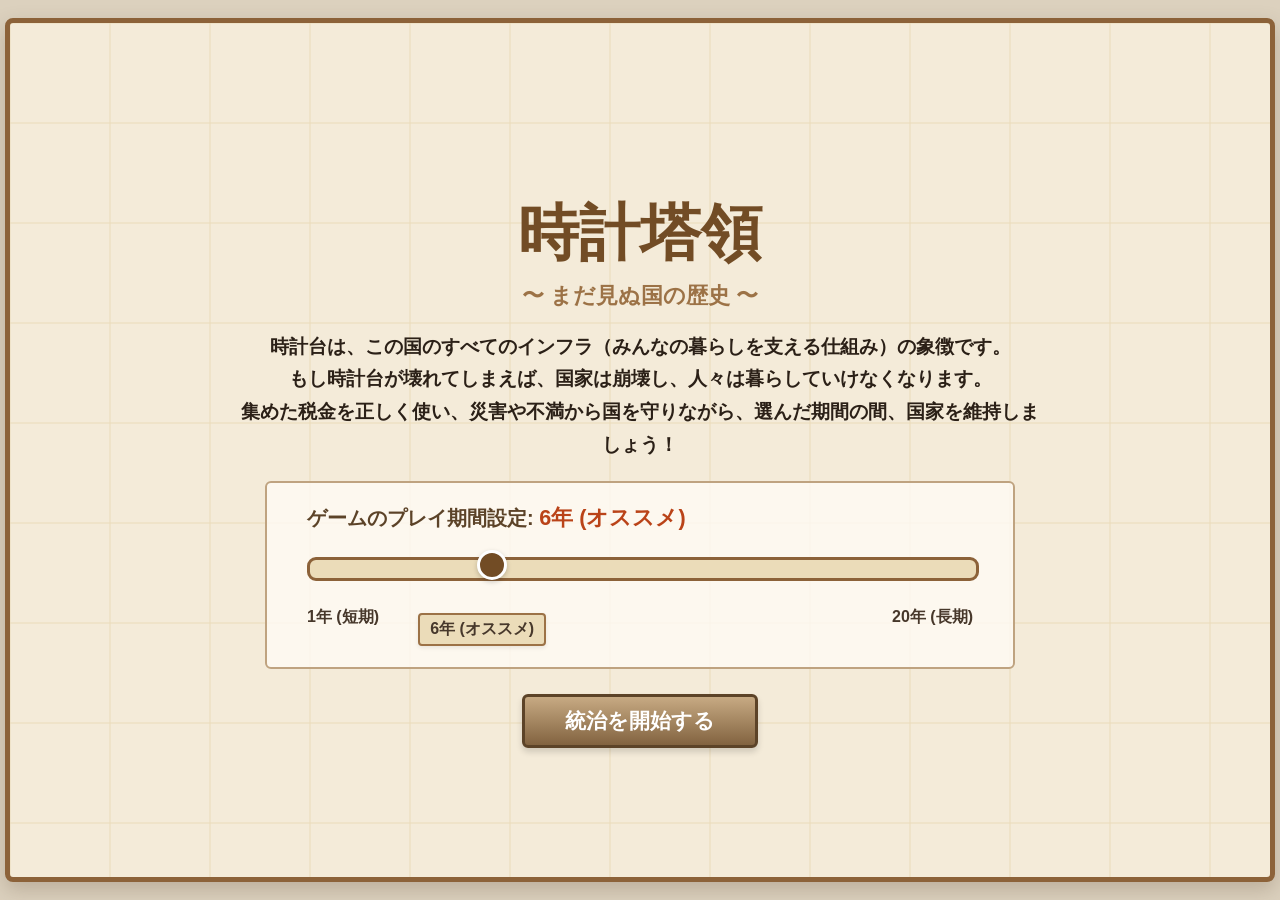
==== index.html @ 73848065 "Add files via upload" ====
<!DOCTYPE html>
<html lang="ja">
<head>
    <meta charset="UTF-8">
    <meta name="viewport" content="width=device-width, initial-scale=1.0">
    <title>時計塔領：まだ見ぬ国の歴史</title>
    <link rel="stylesheet" href="style.css">
</head>
<body>
    <div id="game-container">
        <div id="start-screen" class="screen">
            <h1>時計塔領</h1>
            <div class="subtitle">〜 まだ見ぬ国の歴史 〜</div>
            <p class="intro-text">
                時計台は、この国のすべてのインフラ（みんなの暮らしを支える仕組み）の象徴です。<br>
                もし時計台が壊れてしまえば、国家は崩壊し、人々は暮らしていけなくなります。<br>
                集めた税金を正しく使い、災害や不満から国を守りながら、選んだ期間の間、国家を維持しましょう！
            </p>
            <div class="setup-section">
                <label class="setup-label" for="max-years-range">
                    ゲームのプレイ期間設定: <span id="max-years-val">6年 (オススメ)</span>
                </label>
                
                <div class="range-wrapper">
                    <input type="range" id="max-years-range" min="1" max="20" value="6">
                </div>
                
                <div class="setup-range-labels">
                    <span class="label-short">1年 (短期)</span>
                    <span class="label-recommend">6年 (オススメ)</span>
                    <span class="label-long">20年 (長期)</span>
                </div>
            </div>
            <div>
                <button id="start-btn" class="classic-btn">統治を開始する</button>
            </div>
        </div>

        <div id="main-screen" class="screen hidden">
            <div class="game-header">
                <h2>時計塔領：まだ見ぬ国の歴史</h2>
                <div id="turn-badge" class="badge">1年目 春 / 全6年</div>
            </div>

            <div class="game-layout">
                <div class="panel side-panel">
                    <h3>状態スナップショット</h3>
                    <div class="status-item">
                        <span class="status-icon">💰</span>
                        <div class="status-info">
                            <span class="label">国庫金</span>
                            <span id="status-gold" class="value">75</span>
                        </div>
                    </div>
                    <div class="status-item">
                        <span class="status-icon">🤝</span>
                        <div class="status-info">
                            <span class="label">信頼度</span>
                            <span id="status-trust" class="value">50</span>
                        </div>
                    </div>
                    <div class="status-item complaint-item">
                        <span class="status-icon">🔥</span>
                        <div class="status-info">
                            <span class="label">不満度</span>
                            <span id="status-complaint" class="value">25</span>
                        </div>
                    </div>
                    <div class="status-item military-item">
                        <span class="status-icon">⚔️</span>
                        <div class="status-info">
                            <span class="label">軍事力</span>
                            <span id="status-military" class="value">20</span>
                        </div>
                    </div>

                    <div class="tower-hp-vertical-container">
                        <div class="hp-label-top">時計塔HP</div>
                        <div class="gauge-bar-vertical">
                            <div id="tower-hp-fill" class="gauge-fill-vertical" style="height: 75%;"></div>
                        </div>
                        <div id="tower-hp-num" class="hp-num-bottom">75/100</div>
                    </div>
                </div>

                <div class="panel center-panel">
                    <div class="tower-visual">
                        <img id="tower-img" src="tower good.jpg" alt="時計塔の状態">
                        <div id="flavor-text" class="flavor-text">時計塔は美しく、力強く鐘を鳴らしている。</div>
                    </div>

                    <div id="disaster-box" class="info-box disaster-report-box">
                        <h4>【今期の災害・戦況報告】</h4>
                        <p id="disaster-text">今期はまだ何も起きていません。</p>
                    </div>
                    <div class="info-box omen-box">
                        <h4>【預言者の発言】</h4>
                        <p id="omen-text">「台風がやってくるかもしれない」</p>
                    </div>
                    <div class="info-box voice-box">
                        <h4>【民の声】</h4>
                        <p id="voice-text">「税は安くないが、インフラが維持されているなら納得だ。」</p>
                    </div>
                </div>

                <div class="panel side-panel">
                    <h3>決定 & 影響力</h3>
                    
                    <div class="policy-section">
                        <div class="tax-control-group">
                            <span class="label">消費税: <span id="tax-consumption-val">10%</span></span>
                            <input type="range" id="tax-consumption-range" min="0" max="20" step="1" value="10">
                        </div>
                        <div class="tax-control-group">
                            <span class="label">所得税: <span id="tax-income-val">25%</span></span>
                            <input type="range" id="tax-income-range" min="0" max="50" step="1" value="25">
                        </div>
                        <div class="tax-control-group">
                            <span class="label">住民税: <span id="tax-resident-val">10%</span></span>
                            <input type="range" id="tax-resident-range" min="0" max="20" step="1" value="10">
                        </div>
                    </div>

                    <div class="budget-section">
                        <span class="label">今期の最優先政策（1つ選択）</span>
                        <div class="policy-cards">
                            <div class="policy-card active" id="card-repair" data-policy="repair">
                                <span class="card-icon">🛠</span>
                                <div>
                                    <div class="card-title">時計塔修復</div>
                                    <div class="card-desc">国庫 -15 / 塔HP +20</div>
                                </div>
                            </div>
                            <div class="policy-card" id="card-defense" data-policy="defense">
                                <span class="card-icon">🛡</span>
                                <div>
                                    <div class="card-title">防災備蓄</div>
                                    <div class="card-desc">国庫 -10 / 災害耐性UP / 不満 -5</div>
                                </div>
                            </div>
                            <div class="policy-card" id="card-education" data-policy="education">
                                <span class="card-icon">📖</span>
                                <div>
                                    <div class="card-title">教育投資</div>
                                    <div class="card-desc">国庫 -12 / 信頼 +10 / 不満 -10</div>
                                </div>
                            </div>
                            <div class="policy-card" id="card-train" data-policy="train">
                                <span class="card-icon">🪖</span>
                                <div>
                                    <div class="card-title">軍事訓練</div>
                                    <div class="card-desc">国庫 -15 / 軍事力 +10</div>
                                </div>
                            </div>
                        </div>
                    </div>

                    <div class="action-section">
                        <button id="next-turn-btn" class="classic-btn action-btn">次の季節へ ➔</button>
                    </div>
                </div>
            </div>
        </div>

        <div id="result-screen" class="screen hidden">
            <h2>政策シミュレーション 結果</h2>
            <div id="result-badge" class="result-badge">ゲームクリア</div>
            
            <div class="result-layout">
                <div class="evaluation-panel">
                    <h3>統治の評価</h3>
                    <p id="evaluation-text">あなたの治世は素晴らしいものでした。</p>
                </div>
                <div class="panel history-panel">
                    <h3>国の歴史ログ</h3>
                    <ul id="history-log"></ul>
                </div>
            </div>
            <div>
                <button id="restart-btn" class="classic-btn">もう一度挑戦する</button>
            </div>
        </div>
    </div>
    <script src="data.js"></script>
</body>
</html>
---- style.css ----
/* 全体デザイン：アンティーク・ベージュ基調・クラシック・ユニバーサル */
body {
    background-color: #dcd1be;
    color: #2b2017;
    font-family: 'Helvetica Neue', 'Arial', 'Hiragino Kaku Gothic ProN', 'Meiryo', sans-serif;
    font-weight: bold;
    margin: 0;
    padding: 5px;
    display: flex;
    justify-content: center;
    align-items: center;
    min-height: 100vh;
    box-sizing: border-box;
    overflow: hidden;
}

#game-container {
    width: 1350px;
    height: 96vh;
    background: #f4ebd9 url('data:image/svg+xml;utf8,<svg xmlns="http://www.w3.org/2000/svg" width="100" height="100" viewBox="0 0 100 100"><rect fill="%23f4ebd9" width="100" height="100"/><path d="M0 0h100v100H0z" fill="none" stroke="%23ebdcb9" stroke-width="1"/></svg>');
    border: 5px solid #8c6239;
    border-radius: 8px;
    box-shadow: 0 8px 20px rgba(90,70,50,0.25);
    padding: 12px;
    box-sizing: border-box;
    display: flex;
    flex-direction: column;
}

.screen {
    transition: all 0.3s ease;
    flex: 1;
    display: flex;
    flex-direction: column;
    justify-content: space-between;
}

.hidden {
    display: none !important;
}

/* タイトル画面 */
#start-screen {
    text-align: center;
    padding: 20px;
    justify-content: center;
}

h1 {
    font-size: 3.8rem;
    color: #724c25;
    margin-bottom: 0px;
    font-weight: 900;
}

.subtitle {
    font-size: 1.4rem;
    color: #9c7246;
    margin-top: 5px;
    margin-bottom: 20px;
}

.intro-text {
    max-width: 800px;
    margin: 0 auto 20px auto;
    line-height: 1.7;
    font-size: 1.2rem;
}

/* 期間設定UI枠 */
.setup-section {
    width: 750px;
    margin: 0 auto 25px auto;
    background: rgba(255, 252, 245, 0.8);
    padding: 20px 40px;
    border: 2px solid #bfa380;
    border-radius: 6px;
    text-align: left;
    box-sizing: border-box;
}

.setup-label {
    font-size: 1.25rem;
    color: #5c4328;
    display: block;
    margin-bottom: 15px;
}

#max-years-val {
    color: #ba4318;
    font-size: 1.35rem;
    font-weight: 900;
}

.range-wrapper {
    padding: 10px 0;
    margin-bottom: 5px;
}

#max-years-range {
    -webkit-appearance: none;
    width: 100%;
    background: #ebdcb9;
    height: 18px;
    border-radius: 9px;
    border: 3px solid #8c6239;
    margin: 0;
    cursor: pointer;
}

#max-years-range::-webkit-slider-thumb {
    -webkit-appearance: none;
    height: 30px;
    width: 30px;
    border-radius: 50%;
    background: #724c25;
    border: 3px solid #fff;
    cursor: pointer;
    margin-top: -8px;
    box-shadow: 0 2px 5px rgba(0,0,0,0.2);
}

.setup-range-labels {
    position: relative;
    height: 40px;
    margin-top: 12px;
}

.setup-range-labels span {
    position: absolute;
    font-size: 1rem;
    color: #47382b;
    white-space: nowrap;
}

.label-short { left: 0%; }
.label-recommend {
    left: 26.3%;
    top: 6px;
    transform: translateX(-50%);
    background-color: #ebdcb9;
    padding: 4px 10px;
    border: 2px solid #9c7246;
    border-radius: 4px;
    font-weight: 900;
    box-shadow: 0 2px 4px rgba(0,0,0,0.08);
}
.label-long { right: 0%; }

.classic-btn {
    background: linear-gradient(180deg, #c7aa83, #826340);
    border: 3px solid #5c4328;
    color: #fff;
    padding: 10px 40px;
    font-size: 1.3rem;
    font-weight: 900;
    cursor: pointer;
    border-radius: 6px;
    box-shadow: 0 4px 6px rgba(0,0,0,0.15);
}

/* メインゲーム画面レイアウト */
.game-header {
    display: flex;
    justify-content: space-between;
    align-items: center;
    border-bottom: 3px dashed #8c6239;
    padding-bottom: 6px;
    margin-bottom: 8px;
}

.game-header h2 {
    margin: 0;
    color: #5c4328;
    font-size: 1.5rem;
    font-weight: 900;
}

.badge {
    background-color: #ebdcb9;
    color: #2b2017;
    padding: 6px 16px;
    border-radius: 20px;
    border: 2px solid #8c6239;
    font-weight: 900;
    font-size: 1.15rem;
}

.game-layout {
    display: flex;
    gap: 12px;
    flex: 1;
    align-items: stretch;
    overflow: hidden;
}

.panel {
    background-color: rgba(255, 252, 245, 0.95);
    border: 3px solid #9c7246;
    border-radius: 8px;
    padding: 10px;
    box-sizing: border-box;
    display: flex;
    flex-direction: column;
}

.side-panel {
    width: 350px;
    gap: 6px;
}

.center-panel {
    flex: 1;
    gap: 8px;
}

.panel h3 {
    margin: 0 0 8px 0;
    font-size: 1.25rem;
    font-weight: 900;
    color: #5c4328;
    text-align: center;
    border-bottom: 2px solid #d3c4ad;
    padding-bottom: 4px;
}

/* 左パネル: 状態スナップショット */
.status-item {
    display: flex;
    align-items: center;
    gap: 15px;
    background: #f7f1e4;
    padding: 8px 14px;
    border-radius: 6px;
    border: 1px solid #d3c4ad;
    border-left: 6px solid #8c6239;
}

.complaint-item { border-left: 6px solid #b52b2b; }
.military-item { border-left: 6px solid #3b5998; }

.status-icon {
    font-size: 1.8rem;
}

.status-info {
    display: flex;
    flex-direction: column;
}

.label {
    font-size: 0.9rem;
    color: #5c4d41;
}

.value {
    font-size: 1.5rem;
    font-weight: 900;
    color: #1a1008;
}

/* 縦型HPメーター */
.tower-hp-vertical-container {
    margin-top: auto;
    display: flex;
    flex-direction: column;
    align-items: center;
    justify-content: center;
    gap: 4px;
    padding: 5px 0;
    width: 100%;
}

.hp-label-top {
    font-size: 0.95rem;
    font-weight: 900;
    color: #5c4d41;
}

.gauge-bar-vertical {
    width: 50px;
    height: 120px; /* パネル要素増加に合わせ少しコンパクトに */
    background-color: #e6dbcb;
    border: 3px solid #8c6239;
    border-radius: 6px;
    position: relative;
    overflow: hidden;
    display: flex;
    flex-direction: column;
    justify-content: flex-end;
    box-shadow: inset 0 2px 5px rgba(0,0,0,0.1);
}

.gauge-fill-vertical {
    width: 100%;
    background: linear-gradient(360deg, #2e5982, #598cb8);
    transition: height 0.4s ease;
}

.hp-num-bottom {
    font-size: 1.1rem;
    font-weight: 900;
    color: #1a1008;
}

/* 中央パネル：時計塔ビジュアル */
.tower-visual {
    background-color: #ebdcb9;
    border: 3px solid #8c6239;
    border-radius: 6px;
    display: flex;
    flex-direction: column;
    justify-content: center;
    align-items: center;
    padding: 8px;
    box-sizing: border-box;
    gap: 6px;
}

#tower-img {
    height: 340px;
    width: auto;
    object-fit: contain;
    margin: 0;
    padding: 0;
}

.flavor-text {
    font-size: 1.15rem;
    color: #1a1008;
    font-weight: 900;
    text-align: center;
    margin-top: 2px;
}

/* 各種報告ボックス */
.info-box {
    background: #f7f1e4;
    border: 2px solid #c4b5a0;
    border-radius: 6px;
    padding: 8px 14px;
    box-sizing: border-box;
    min-height: 72px;
    display: flex;
    flex-direction: column;
    justify-content: center;
}

.info-box h4 {
    margin: 0 0 2px 0;
    font-size: 0.95rem;
    color: #5c4d41;
}

.info-box p {
    margin: 0;
    font-size: 1.1rem;
    color: #1a1008;
    line-height: 1.4;
}

.disaster-report-box { border-left: 8px solid #b52b2b !important; }
.omen-box { border-left: 8px solid #ba4318; }
.voice-box { border-left: 8px solid #2e8253; }

/* 右パネル: 決定＆影響力 */
.policy-section {
    display: flex;
    flex-direction: column;
    gap: 4px;
}

.tax-control-group {
    display: flex;
    flex-direction: column;
    gap: 1px;
}

.policy-section input[type=range] {
    -webkit-appearance: none;
    width: 100%;
    background: #ebdcb9;
    height: 8px;
    border-radius: 6px;
    border: 2px solid #8c6239;
    margin: 2px 0;
}

.policy-section input[type=range]::-webkit-slider-thumb {
    -webkit-appearance: none;
    height: 18px;
    width: 18px;
    border-radius: 50%;
    background: #724c25;
    border: 2px solid #fff;
    cursor: pointer;
}

.policy-cards {
    display: flex;
    flex-direction: column;
    gap: 4px;
    flex: 1;
}

.policy-card {
    background: #f7f1e4;
    border: 2px solid #c4b5a0;
    border-radius: 6px;
    padding: 6px 12px;
    text-align: left;
    cursor: pointer;
    color: #1a1008;
    display: grid;
    grid-template-columns: 35px 1fr;
    align-items: center;
    min-height: 52px;
}

.policy-card.active {
    border-color: #724c25;
    background: #ebdcb9;
}

.policy-card.disabled {
    opacity: 0.4 !important;
    background-color: #ccc !important;
    border-color: #999 !important;
    cursor: not-allowed !important;
    pointer-events: none;
}

.card-icon {
    font-size: 1.6rem;
    grid-row: span 2;
}

.card-title {
    font-size: 1.05rem;
    color: #4f3316;
}

.card-desc {
    font-size: 0.85rem;
    color: #47382b;
}

.action-section {
    padding-top: 4px;
}

.action-btn {
    width: 100%;
    padding: 10px;
    font-size: 1.2rem;
    font-weight: 900;
    border-radius: 8px;
}

/* 結果画面 */
#result-screen {
    text-align: center;
    padding: 10px;
}

.result-badge {
    display: inline-block;
    font-size: 1.6rem;
    color: #fff;
    background: #724c25;
    padding: 8px 40px;
    border-radius: 6px;
    border: 3px solid #5c4328;
    margin-bottom: 12px;
}

.result-layout {
    display: flex;
    gap: 20px;
    margin-bottom: 12px;
    text-align: left;
    flex: 1;
}

.evaluation-panel {
    flex: 1;
    font-size: 1.2rem;
    line-height: 1.6;
}

.history-panel {
    width: 450px;
    max-height: 320px;
    overflow-y: auto;
}

#history-log {
    padding-left: 20px;
    margin: 0;
    font-size: 1rem;
    line-height: 1.6;
    color: #2b2017;
}

#history-log li {
    margin-bottom: 6px;
}
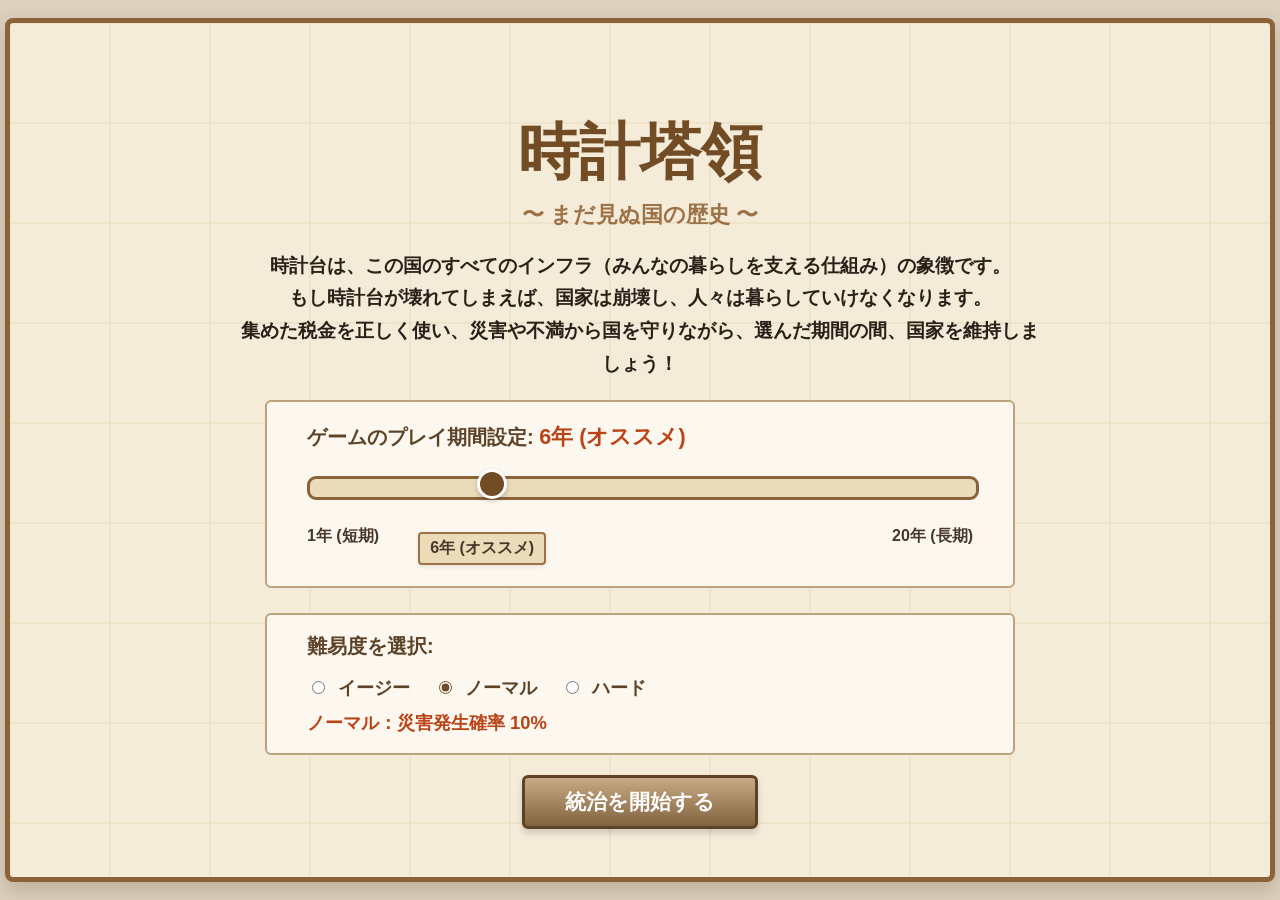
==== commit f7c75907: "難易度調整" ====
--- a/index.html
+++ b/index.html
@@ -30,6 +30,15 @@
                     <span class="label-recommend">6年 (オススメ)</span>
                     <span class="label-long">20年 (長期)</span>
                 </div>
+            </div>
+            <div class="difficulty-section">
+                <span class="setup-label">難易度を選択:</span>
+                <div class="difficulty-options">
+                    <label><input type="radio" name="difficulty" value="easy"> イージー</label>
+                    <label><input type="radio" name="difficulty" value="normal" checked> ノーマル</label>
+                    <label><input type="radio" name="difficulty" value="hard"> ハード</label>
+                </div>
+                <div id="difficulty-hint" class="difficulty-hint">ノーマル：災害発生確率 10%</div>
             </div>
             <div>
                 <button id="start-btn" class="classic-btn">統治を開始する</button>
--- a/style.css
+++ b/style.css
@@ -147,6 +147,42 @@
 }
 .label-long { right: 0%; }
 
+.difficulty-section {
+    width: 750px;
+    margin: 0 auto 20px auto;
+    background: rgba(255, 252, 245, 0.8);
+    padding: 18px 40px;
+    border: 2px solid #bfa380;
+    border-radius: 6px;
+    text-align: left;
+    box-sizing: border-box;
+}
+
+.difficulty-options {
+    display: flex;
+    align-items: center;
+    gap: 24px;
+    margin: 10px 0;
+    flex-wrap: wrap;
+}
+
+.difficulty-options label {
+    font-size: 1.15rem;
+    color: #5c4328;
+    cursor: pointer;
+}
+
+.difficulty-options input[type="radio"] {
+    margin-right: 8px;
+    accent-color: #724c25;
+}
+
+.difficulty-hint {
+    color: #ba4318;
+    font-size: 1.15rem;
+    font-weight: 900;
+}
+
 .classic-btn {
     background: linear-gradient(180deg, #c7aa83, #826340);
     border: 3px solid #5c4328;
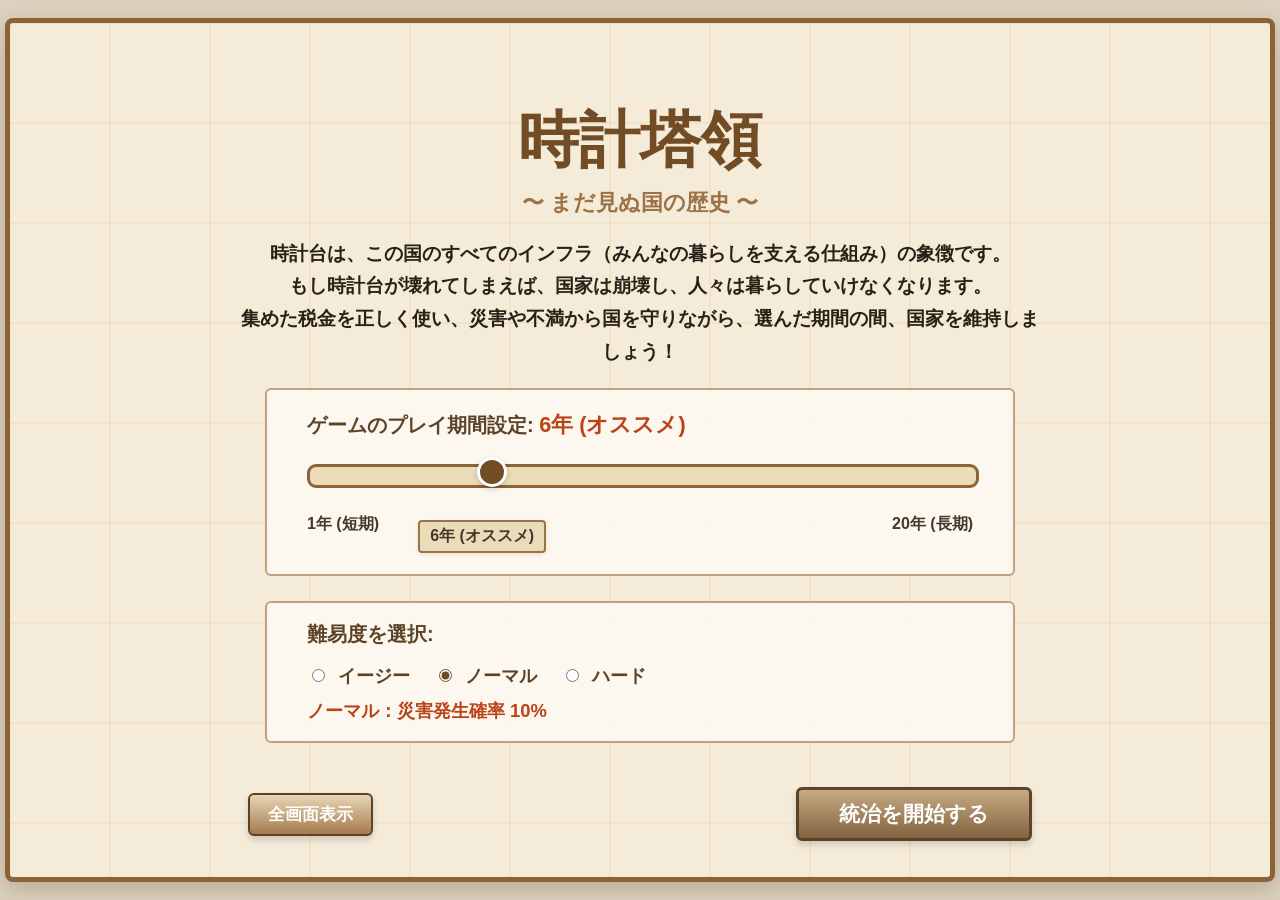
==== commit 1ebeab86: "大幅チェンジ　キャラバン・臨時税・脱税調査の追加" ====
--- a/index.html
+++ b/index.html
@@ -40,7 +40,8 @@
                 </div>
                 <div id="difficulty-hint" class="difficulty-hint">ノーマル：災害発生確率 10%</div>
             </div>
-            <div>
+            <div class="start-controls">
+                <button id="fullscreen-btn" class="classic-btn secondary">全画面表示</button>
                 <button id="start-btn" class="classic-btn">統治を開始する</button>
             </div>
         </div>
@@ -49,6 +50,12 @@
             <div class="game-header">
                 <h2>時計塔領：まだ見ぬ国の歴史</h2>
                 <div id="turn-badge" class="badge">1年目 春 / 全6年</div>
+                <div id="turn-meter" class="turn-meter">
+                    <div class="meter-track">
+                        <div id="meter-dot" class="meter-dot" aria-hidden="true"></div>
+                    </div>
+                    <div id="meter-label" class="meter-label">1年目 春</div>
+                </div>
             </div>
 
             <div class="game-layout">
@@ -59,6 +66,7 @@
                         <div class="status-info">
                             <span class="label">国庫金</span>
                             <span id="status-gold" class="value">75</span>
+                            <span id="status-gold-delta" class="pred-delta">±0</span>
                         </div>
                     </div>
                     <div class="status-item">
@@ -66,6 +74,7 @@
                         <div class="status-info">
                             <span class="label">信頼度</span>
                             <span id="status-trust" class="value">50</span>
+                            <span id="status-trust-delta" class="pred-delta">±0</span>
                         </div>
                     </div>
                     <div class="status-item complaint-item">
@@ -73,6 +82,7 @@
                         <div class="status-info">
                             <span class="label">不満度</span>
                             <span id="status-complaint" class="value">25</span>
+                            <span id="status-complaint-delta" class="pred-delta">±0</span>
                         </div>
                     </div>
                     <div class="status-item military-item">
@@ -80,6 +90,15 @@
                         <div class="status-info">
                             <span class="label">軍事力</span>
                             <span id="status-military" class="value">20</span>
+                            <span id="status-military-delta" class="pred-delta">±0</span>
+                        </div>
+                    </div>
+
+                    <div class="status-item">
+                        <span class="status-icon">🕵️</span>
+                        <div class="status-info">
+                            <span class="label">脱税確率</span>
+                            <span id="status-audit-prob" class="value">0%</span>
                         </div>
                     </div>
 
@@ -101,6 +120,10 @@
                     <div id="disaster-box" class="info-box disaster-report-box">
                         <h4>【今期の災害・戦況報告】</h4>
                         <p id="disaster-text">今期はまだ何も起きていません。</p>
+                    </div>
+                    <div id="audit-result-box" class="info-box audit-result-box hidden">
+                        <h4>【脱税調査結果】</h4>
+                        <p id="audit-result-text">直近の脱税調査結果は次のターンに表示されます。</p>
                     </div>
                     <div class="info-box omen-box">
                         <h4>【預言者の発言】</h4>
@@ -161,8 +184,31 @@
                                     <div class="card-desc">国庫 -15 / 軍事力 +10</div>
                                 </div>
                             </div>
-                        </div>
-                    </div>
+                            <div class="policy-card hidden" id="card-caravan" data-policy="caravan">
+                                <span class="card-icon">🐪</span>
+                                <div>
+                                    <div class="card-title">キャラバン</div>
+                                    <div class="card-desc">国庫 -20 / 不満度 -20</div>
+                                </div>
+                            </div>
+                            <div class="policy-card hidden" id="card-temptax" data-policy="tempTax">
+                                <span class="card-icon">💸</span>
+                                <div>
+                                    <div class="card-title">臨時税</div>
+                                    <div class="card-desc">国庫 +20 / 不満度 ±0 / 信頼度 -15</div>
+                                </div>
+                            </div>
+                            <div class="policy-card hidden" id="card-audit" data-policy="audit">
+                                <span class="card-icon">🔎</span>
+                                <div>
+                                    <div class="card-title">脱税調査</div>
+                                    <div class="card-desc">脱税者発見→国庫+15 / 発見なし→信頼-20 不満+15</div>
+                                </div>
+                            </div>
+                        </div>
+                    </div>
+
+                    
 
                     <div class="action-section">
                         <button id="next-turn-btn" class="classic-btn action-btn">次の季節へ ➔</button>
--- a/style.css
+++ b/style.css
@@ -120,6 +120,24 @@
     box-shadow: 0 2px 5px rgba(0,0,0,0.2);
 }
 
+/* スタート画面のコントロール */
+.start-controls {
+    display: flex;
+    justify-content: center;
+    gap: 12px;
+    align-items: center;
+    margin-top: 12px;
+}
+.classic-btn.secondary {
+    padding: 8px 18px;
+    font-size: 1.05rem;
+    background: linear-gradient(180deg, #e7d6b6, #a57a4e);
+    border: 2px solid #5c4328;
+    max-width: 180px;
+    white-space: nowrap;
+    box-sizing: border-box;
+}
+
 .setup-range-labels {
     position: relative;
     height: 40px;
@@ -205,6 +223,15 @@
     margin-bottom: 8px;
 }
 
+/* 固定レイアウト：ラベル幅の変動でレイアウトが崩れるのを防ぐ */
+.game-header { flex-wrap: nowrap; }
+.turn-meter { flex-shrink: 0; }
+.meter-track { width: 360px; }
+.meter-label { width: 120px; white-space: nowrap; overflow: hidden; text-overflow: ellipsis; }
+
+/* スタート画面のボタンが枠からはみ出る問題を防止 */
+#start-screen .classic-btn { max-width: 320px; display: block; margin: 12px auto 0; box-sizing: border-box; }
+
 .game-header h2 {
     margin: 0;
     color: #5c4328;
@@ -222,6 +249,41 @@
     font-size: 1.15rem;
 }
 
+/* ターン経過メーター */
+.turn-meter {
+    display: flex;
+    align-items: center;
+    gap: 12px;
+    margin-left: 16px;
+}
+.meter-track {
+    width: 420px;
+    height: 8px;
+    background: linear-gradient(90deg,#e9dcc4,#f7efe0);
+    border: 2px solid #9c7246;
+    border-radius: 10px;
+    position: relative;
+    overflow: visible;
+}
+.meter-dot {
+    width: 18px;
+    height: 18px;
+    border-radius: 50%;
+    background: #ffffff;
+    border: 3px solid #ba4318;
+    position: absolute;
+    top: 50%;
+    transform: translate(-50%, -50%);
+    left: 0%;
+    transition: left 900ms cubic-bezier(.22,.9,.35,1);
+    box-shadow: 0 3px 8px rgba(0,0,0,0.18);
+}
+.meter-label {
+    font-size: 1rem;
+    color: #5c4328;
+    font-weight: 900;
+}
+
 .game-layout {
     display: flex;
     gap: 12px;
@@ -241,7 +303,7 @@
 }
 
 .side-panel {
-    width: 350px;
+    width: 400px;
     gap: 6px;
 }
 
@@ -264,10 +326,10 @@
 .status-item {
     display: flex;
     align-items: center;
-    gap: 15px;
+    gap: 18px;
     background: #f7f1e4;
-    padding: 8px 14px;
-    border-radius: 6px;
+    padding: 12px 16px;
+    border-radius: 8px;
     border: 1px solid #d3c4ad;
     border-left: 6px solid #8c6239;
 }
@@ -281,19 +343,37 @@
 
 .status-info {
     display: flex;
-    flex-direction: column;
+    align-items: baseline;
+    gap: 10px;
 }
 
 .label {
     font-size: 0.9rem;
     color: #5c4d41;
+    min-width: 72px;
 }
 
 .value {
-    font-size: 1.5rem;
+    font-size: 1.6rem;
     font-weight: 900;
     color: #1a1008;
-}
+    display: inline-block;
+    min-width: 56px;
+    text-align: right;
+}
+
+.pred-delta {
+    margin-left: 10px;
+    font-size: 1.6rem;
+    font-weight: 900;
+    min-width: 56px;
+    display: inline-block;
+    text-align: right;
+    color: #5c4328;
+}
+.pred-delta.positive { color: #2e8253; }
+.pred-delta.negative { color: #b52b2b; }
+.pred-delta.zero { color: #5c4328; }
 
 /* 縦型HPメーター */
 .tower-hp-vertical-container {
@@ -396,6 +476,7 @@
 }
 
 .disaster-report-box { border-left: 8px solid #b52b2b !important; }
+.audit-result-box { border-left: 8px solid #1f4b99; min-height: 108px; background: #ebf4ff; }
 .omen-box { border-left: 8px solid #ba4318; }
 .voice-box { border-left: 8px solid #2e8253; }
 
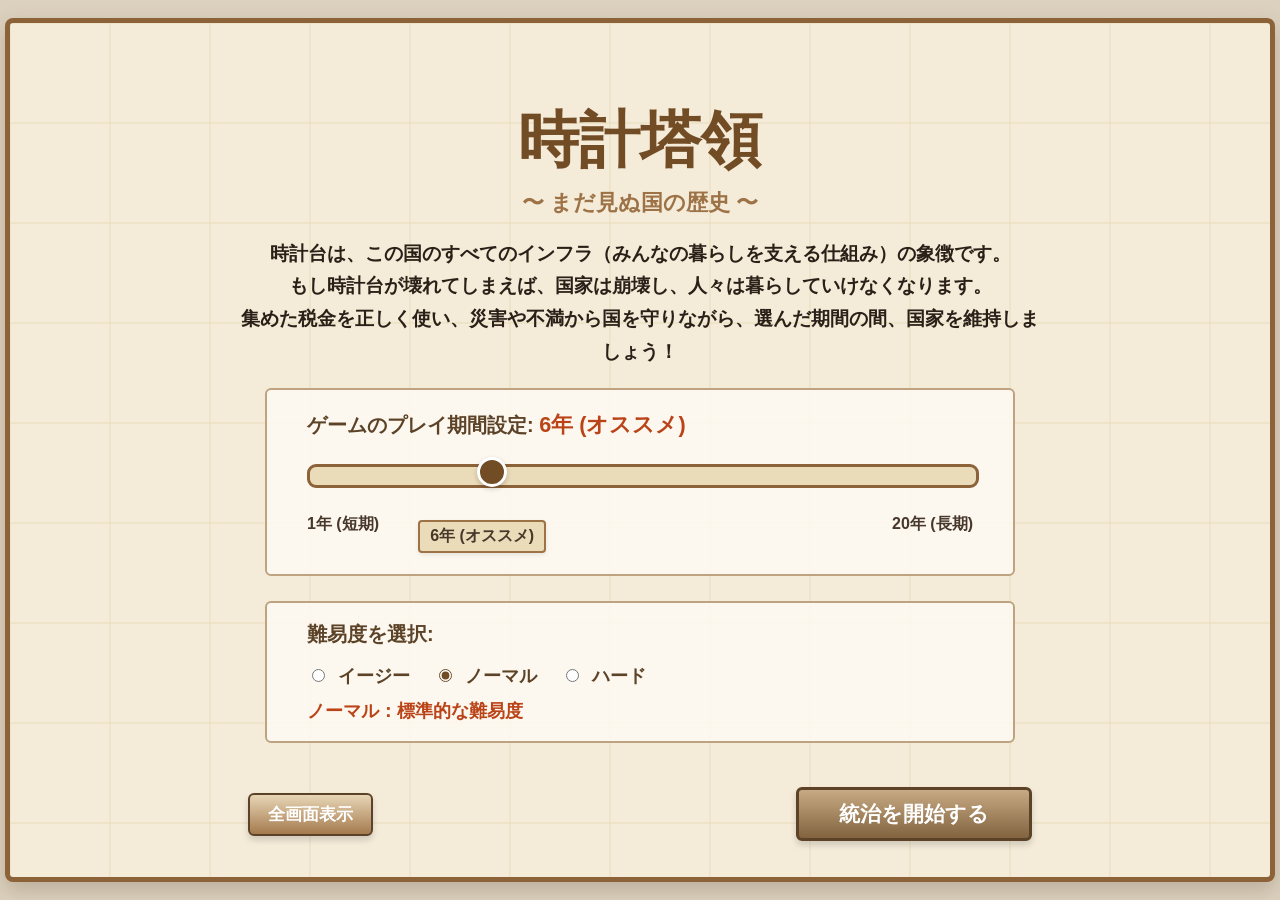
==== commit cbca70fe: "諸々修正" ====
--- a/index.html
+++ b/index.html
@@ -49,12 +49,32 @@
         <div id="main-screen" class="screen hidden">
             <div class="game-header">
                 <h2>時計塔領：まだ見ぬ国の歴史</h2>
-                <div id="turn-badge" class="badge">1年目 春 / 全6年</div>
+                <div class="header-controls">
+                    <button id="options-btn" class="classic-btn secondary small-btn">⚙️ オプション</button>
+                    <div id="turn-badge" class="badge">1年目 春 / 全6年</div>
+                </div>
                 <div id="turn-meter" class="turn-meter">
                     <div class="meter-track">
                         <div id="meter-dot" class="meter-dot" aria-hidden="true"></div>
                     </div>
                     <div id="meter-label" class="meter-label">1年目 春</div>
+                </div>
+            </div>
+
+            <div id="options-panel" class="options-panel hidden">
+                <div class="options-card">
+                    <h3>オプション</h3>
+                    <label class="option-row"><input type="checkbox" id="option-bgm" checked> BGMを有効にする</label>
+                    <label class="option-row"><input type="checkbox" id="option-sfx" checked> 効果音を有効にする</label>
+                    <div class="option-row">
+                        <span>難易度</span>
+                        <select id="option-difficulty">
+                            <option value="easy">イージー</option>
+                            <option value="normal" selected>ノーマル</option>
+                            <option value="hard">ハード</option>
+                        </select>
+                    </div>
+                    <button id="option-quit-btn" class="classic-btn secondary small-btn">辞退する</button>
                 </div>
             </div>
 
@@ -94,14 +114,6 @@
                         </div>
                     </div>
 
-                    <div class="status-item">
-                        <span class="status-icon">🕵️</span>
-                        <div class="status-info">
-                            <span class="label">脱税確率</span>
-                            <span id="status-audit-prob" class="value">0%</span>
-                        </div>
-                    </div>
-
                     <div class="tower-hp-vertical-container">
                         <div class="hp-label-top">時計塔HP</div>
                         <div class="gauge-bar-vertical">
@@ -120,10 +132,6 @@
                     <div id="disaster-box" class="info-box disaster-report-box">
                         <h4>【今期の災害・戦況報告】</h4>
                         <p id="disaster-text">今期はまだ何も起きていません。</p>
-                    </div>
-                    <div id="audit-result-box" class="info-box audit-result-box hidden">
-                        <h4>【脱税調査結果】</h4>
-                        <p id="audit-result-text">直近の脱税調査結果は次のターンに表示されます。</p>
                     </div>
                     <div class="info-box omen-box">
                         <h4>【預言者の発言】</h4>
@@ -198,13 +206,7 @@
                                     <div class="card-desc">国庫 +20 / 不満度 ±0 / 信頼度 -15</div>
                                 </div>
                             </div>
-                            <div class="policy-card hidden" id="card-audit" data-policy="audit">
-                                <span class="card-icon">🔎</span>
-                                <div>
-                                    <div class="card-title">脱税調査</div>
-                                    <div class="card-desc">脱税者発見→国庫+15 / 発見なし→信頼-20 不満+15</div>
-                                </div>
-                            </div>
+
                         </div>
                     </div>
 
@@ -236,6 +238,10 @@
             </div>
         </div>
     </div>
-    <script src="data.js"></script>
+    <script src="config.js"></script>
+    <script src="state.js"></script>
+    <script src="audio.js"></script>
+    <script src="gameLogic.js"></script>
+    <script src="app.js"></script>
 </body>
 </html>
--- a/style.css
+++ b/style.css
@@ -17,6 +17,7 @@
 #game-container {
     width: 1350px;
     height: 96vh;
+    position: relative;
     background: #f4ebd9 url('data:image/svg+xml;utf8,<svg xmlns="http://www.w3.org/2000/svg" width="100" height="100" viewBox="0 0 100 100"><rect fill="%23f4ebd9" width="100" height="100"/><path d="M0 0h100v100H0z" fill="none" stroke="%23ebdcb9" stroke-width="1"/></svg>');
     border: 5px solid #8c6239;
     border-radius: 8px;
@@ -221,6 +222,56 @@
     border-bottom: 3px dashed #8c6239;
     padding-bottom: 6px;
     margin-bottom: 8px;
+}
+
+.header-controls {
+    display: flex;
+    align-items: center;
+    gap: 10px;
+}
+
+.small-btn {
+    padding: 6px 14px;
+    font-size: 0.95rem;
+    border-width: 2px;
+}
+
+.options-panel {
+    position: absolute;
+    top: 70px;
+    right: 24px;
+    z-index: 20;
+}
+
+.options-card {
+    background: rgba(255, 248, 235, 0.97);
+    border: 2px solid #8c6239;
+    border-radius: 8px;
+    box-shadow: 0 6px 18px rgba(0,0,0,0.16);
+    padding: 14px 16px;
+    min-width: 220px;
+    display: flex;
+    flex-direction: column;
+    gap: 10px;
+}
+
+.options-card h3 {
+    margin: 0;
+    color: #724c25;
+}
+
+.option-row {
+    display: flex;
+    justify-content: space-between;
+    align-items: center;
+    gap: 8px;
+    font-size: 1rem;
+}
+
+.option-row select {
+    padding: 4px 8px;
+    border: 1px solid #8c6239;
+    border-radius: 4px;
 }
 
 /* 固定レイアウト：ラベル幅の変動でレイアウトが崩れるのを防ぐ */
@@ -476,7 +527,6 @@
 }
 
 .disaster-report-box { border-left: 8px solid #b52b2b !important; }
-.audit-result-box { border-left: 8px solid #1f4b99; min-height: 108px; background: #ebf4ff; }
 .omen-box { border-left: 8px solid #ba4318; }
 .voice-box { border-left: 8px solid #2e8253; }
 
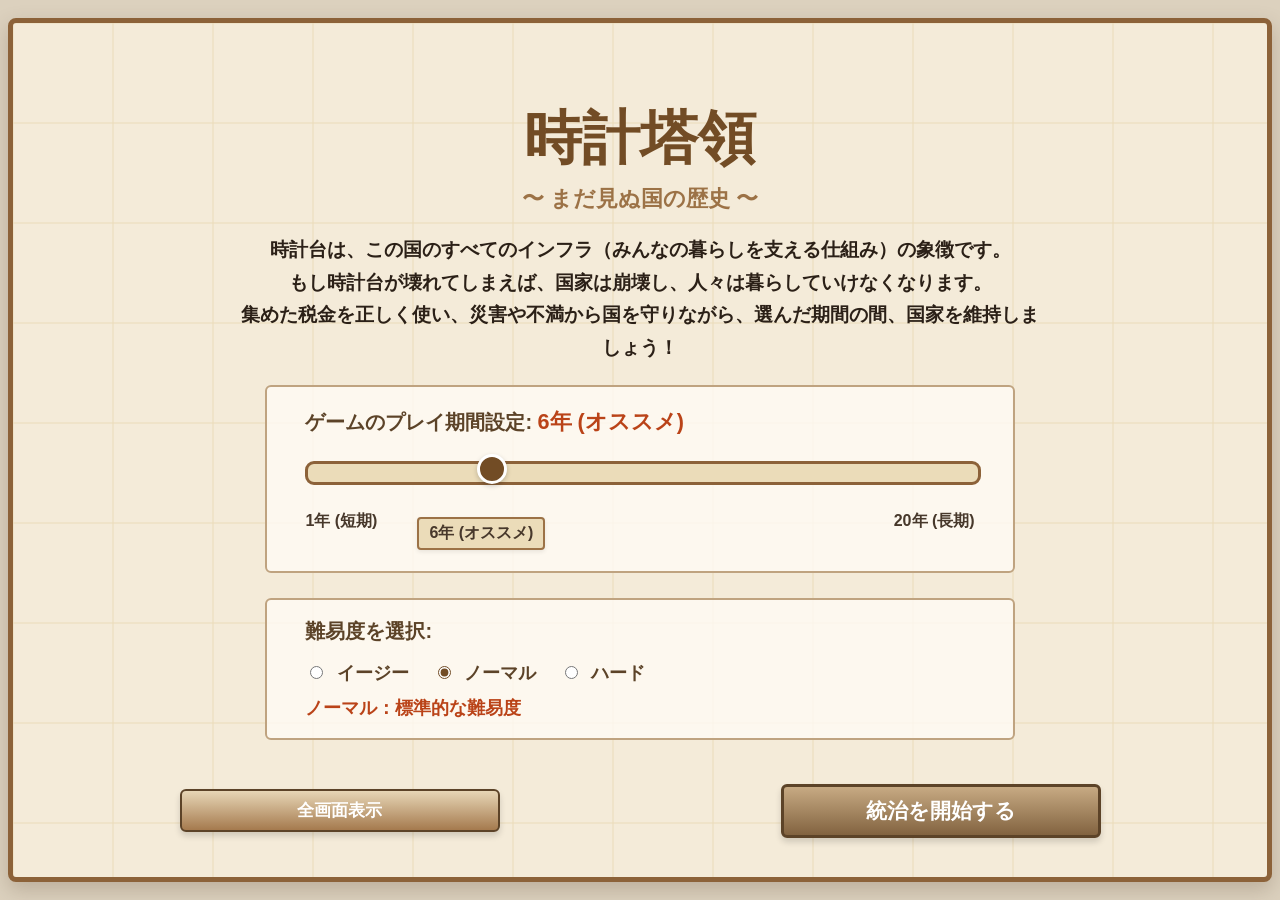
==== commit aa1dc025: "ゲームバランス調整・README作成" ====
--- a/index.html
+++ b/index.html
@@ -61,6 +61,11 @@
                 </div>
             </div>
 
+            <div class="info-box challenge-box">
+                <h4>【今期の挑戦】</h4>
+                <p id="challenge-text">挑戦条件：財政の余裕（国庫金120以上）</p>
+            </div>
+
             <div id="options-panel" class="options-panel hidden">
                 <div class="options-card">
                     <h3>オプション</h3>
@@ -168,42 +173,42 @@
                                 <span class="card-icon">🛠</span>
                                 <div>
                                     <div class="card-title">時計塔修復</div>
-                                    <div class="card-desc">国庫 -15 / 塔HP +20</div>
+                                    <div class="card-desc">国庫 -10 / 塔HP +18</div>
                                 </div>
                             </div>
                             <div class="policy-card" id="card-defense" data-policy="defense">
                                 <span class="card-icon">🛡</span>
                                 <div>
                                     <div class="card-title">防災備蓄</div>
-                                    <div class="card-desc">国庫 -10 / 災害耐性UP / 不満 -5</div>
+                                    <div class="card-desc">国庫 -7 / 災害耐性UP / 不満 -5</div>
                                 </div>
                             </div>
                             <div class="policy-card" id="card-education" data-policy="education">
                                 <span class="card-icon">📖</span>
                                 <div>
                                     <div class="card-title">教育投資</div>
-                                    <div class="card-desc">国庫 -12 / 信頼 +10 / 不満 -10</div>
+                                    <div class="card-desc">国庫 -8 / 信頼 +8 / 不満 -8</div>
                                 </div>
                             </div>
                             <div class="policy-card" id="card-train" data-policy="train">
                                 <span class="card-icon">🪖</span>
                                 <div>
                                     <div class="card-title">軍事訓練</div>
-                                    <div class="card-desc">国庫 -15 / 軍事力 +10</div>
+                                    <div class="card-desc">国庫 -10 / 軍事力 +10</div>
                                 </div>
                             </div>
                             <div class="policy-card hidden" id="card-caravan" data-policy="caravan">
                                 <span class="card-icon">🐪</span>
                                 <div>
                                     <div class="card-title">キャラバン</div>
-                                    <div class="card-desc">国庫 -20 / 不満度 -20</div>
+                                    <div class="card-desc">国庫 -18 / 信頼 +5 / 不満 -12</div>
                                 </div>
                             </div>
                             <div class="policy-card hidden" id="card-temptax" data-policy="tempTax">
                                 <span class="card-icon">💸</span>
                                 <div>
                                     <div class="card-title">臨時税</div>
-                                    <div class="card-desc">国庫 +20 / 不満度 ±0 / 信頼度 -15</div>
+                                    <div class="card-desc">国庫 +15 / 信頼 -8 / 不満 +12</div>
                                 </div>
                             </div>
 
@@ -222,6 +227,14 @@
         <div id="result-screen" class="screen hidden">
             <h2>政策シミュレーション 結果</h2>
             <div id="result-badge" class="result-badge">ゲームクリア</div>
+            <div class="info-box challenge-box">
+                <h4>【挑戦結果】</h4>
+                <p id="result-challenge-text">挑戦目標：なし</p>
+            </div>
+            <div class="info-box challenge-box">
+                <h4>【総合スコア】</h4>
+                <p id="score-text">総合スコア: 0 点 / 評価: 試行錯誤</p>
+            </div>
             
             <div class="result-layout">
                 <div class="evaluation-panel">
--- a/style.css
+++ b/style.css
@@ -5,18 +5,24 @@
     font-family: 'Helvetica Neue', 'Arial', 'Hiragino Kaku Gothic ProN', 'Meiryo', sans-serif;
     font-weight: bold;
     margin: 0;
-    padding: 5px;
+    padding: 8px;
     display: flex;
     justify-content: center;
     align-items: center;
-    min-height: 100vh;
-    box-sizing: border-box;
+    min-height: 100dvh;
+    box-sizing: border-box;
+    overflow: auto;
+}
+
+body.fullscreen-fallback {
+    padding: 0;
     overflow: hidden;
 }
 
 #game-container {
-    width: 1350px;
-    height: 96vh;
+    width: min(1350px, calc(100vw - 16px));
+    min-height: min(96dvh, 900px);
+    max-height: 96dvh;
     position: relative;
     background: #f4ebd9 url('data:image/svg+xml;utf8,<svg xmlns="http://www.w3.org/2000/svg" width="100" height="100" viewBox="0 0 100 100"><rect fill="%23f4ebd9" width="100" height="100"/><path d="M0 0h100v100H0z" fill="none" stroke="%23ebdcb9" stroke-width="1"/></svg>');
     border: 5px solid #8c6239;
@@ -26,6 +32,18 @@
     box-sizing: border-box;
     display: flex;
     flex-direction: column;
+    overflow: auto;
+}
+
+body.fullscreen-fallback #game-container {
+    width: 100vw;
+    height: 100dvh;
+    min-height: 100dvh;
+    max-height: 100dvh;
+    border-radius: 0;
+    border-width: 0;
+    box-shadow: none;
+    padding: 12px 14px;
 }
 
 .screen {
@@ -43,19 +61,20 @@
 /* タイトル画面 */
 #start-screen {
     text-align: center;
-    padding: 20px;
+    padding: clamp(12px, 2vw, 20px);
     justify-content: center;
+    overflow-y: auto;
 }
 
 h1 {
-    font-size: 3.8rem;
+    font-size: clamp(2.2rem, 4.5vw, 3.8rem);
     color: #724c25;
     margin-bottom: 0px;
     font-weight: 900;
 }
 
 .subtitle {
-    font-size: 1.4rem;
+    font-size: clamp(1rem, 2vw, 1.4rem);
     color: #9c7246;
     margin-top: 5px;
     margin-bottom: 20px;
@@ -65,15 +84,15 @@
     max-width: 800px;
     margin: 0 auto 20px auto;
     line-height: 1.7;
-    font-size: 1.2rem;
+    font-size: clamp(0.95rem, 1.6vw, 1.2rem);
 }
 
 /* 期間設定UI枠 */
 .setup-section {
-    width: 750px;
+    width: min(100%, 750px);
     margin: 0 auto 25px auto;
     background: rgba(255, 252, 245, 0.8);
-    padding: 20px 40px;
+    padding: clamp(14px, 2vw, 20px) clamp(16px, 3vw, 40px);
     border: 2px solid #bfa380;
     border-radius: 6px;
     text-align: left;
@@ -128,13 +147,14 @@
     gap: 12px;
     align-items: center;
     margin-top: 12px;
+    flex-wrap: wrap;
 }
 .classic-btn.secondary {
     padding: 8px 18px;
     font-size: 1.05rem;
     background: linear-gradient(180deg, #e7d6b6, #a57a4e);
     border: 2px solid #5c4328;
-    max-width: 180px;
+    max-width: 220px;
     white-space: nowrap;
     box-sizing: border-box;
 }
@@ -167,10 +187,10 @@
 .label-long { right: 0%; }
 
 .difficulty-section {
-    width: 750px;
+    width: min(100%, 750px);
     margin: 0 auto 20px auto;
     background: rgba(255, 252, 245, 0.8);
-    padding: 18px 40px;
+    padding: clamp(14px, 2vw, 18px) clamp(16px, 3vw, 40px);
     border: 2px solid #bfa380;
     border-radius: 6px;
     text-align: left;
@@ -207,11 +227,38 @@
     border: 3px solid #5c4328;
     color: #fff;
     padding: 10px 40px;
-    font-size: 1.3rem;
+    font-size: clamp(1.05rem, 1.8vw, 1.3rem);
     font-weight: 900;
     cursor: pointer;
     border-radius: 6px;
     box-shadow: 0 4px 6px rgba(0,0,0,0.15);
+}
+
+.classic-btn:disabled {
+    opacity: 0.55;
+    cursor: not-allowed;
+    filter: grayscale(25%);
+}
+
+@media (max-width: 760px) {
+    .start-controls {
+        flex-direction: column;
+    }
+
+    #start-screen .classic-btn,
+    .classic-btn.secondary {
+        width: min(100%, 280px);
+        max-width: min(100%, 280px);
+        margin: 8px auto 0;
+    }
+
+    .difficulty-options {
+        gap: 12px;
+    }
+
+    .difficulty-options label {
+        font-size: 1rem;
+    }
 }
 
 /* メインゲーム画面レイアウト */
@@ -281,7 +328,13 @@
 .meter-label { width: 120px; white-space: nowrap; overflow: hidden; text-overflow: ellipsis; }
 
 /* スタート画面のボタンが枠からはみ出る問題を防止 */
-#start-screen .classic-btn { max-width: 320px; display: block; margin: 12px auto 0; box-sizing: border-box; }
+#start-screen .classic-btn {
+    max-width: min(100%, 320px);
+    width: min(100%, 320px);
+    display: block;
+    margin: 12px auto 0;
+    box-sizing: border-box;
+}
 
 .game-header h2 {
     margin: 0;
@@ -433,23 +486,23 @@
     flex-direction: column;
     align-items: center;
     justify-content: center;
-    gap: 4px;
-    padding: 5px 0;
+    gap: 10px;
+    padding: 12px 0 6px;
     width: 100%;
 }
 
 .hp-label-top {
-    font-size: 0.95rem;
+    font-size: clamp(1.25rem, 1.1vw, 1.45rem);
     font-weight: 900;
     color: #5c4d41;
 }
 
 .gauge-bar-vertical {
-    width: 50px;
-    height: 120px; /* パネル要素増加に合わせ少しコンパクトに */
+    width: clamp(84px, 5.5vw, 102px);
+    height: clamp(200px, 22vh, 250px);
     background-color: #e6dbcb;
-    border: 3px solid #8c6239;
-    border-radius: 6px;
+    border: 4px solid #8c6239;
+    border-radius: 12px;
     position: relative;
     overflow: hidden;
     display: flex;
@@ -465,7 +518,7 @@
 }
 
 .hp-num-bottom {
-    font-size: 1.1rem;
+    font-size: clamp(1.55rem, 1.3vw, 1.9rem);
     font-weight: 900;
     color: #1a1008;
 }
